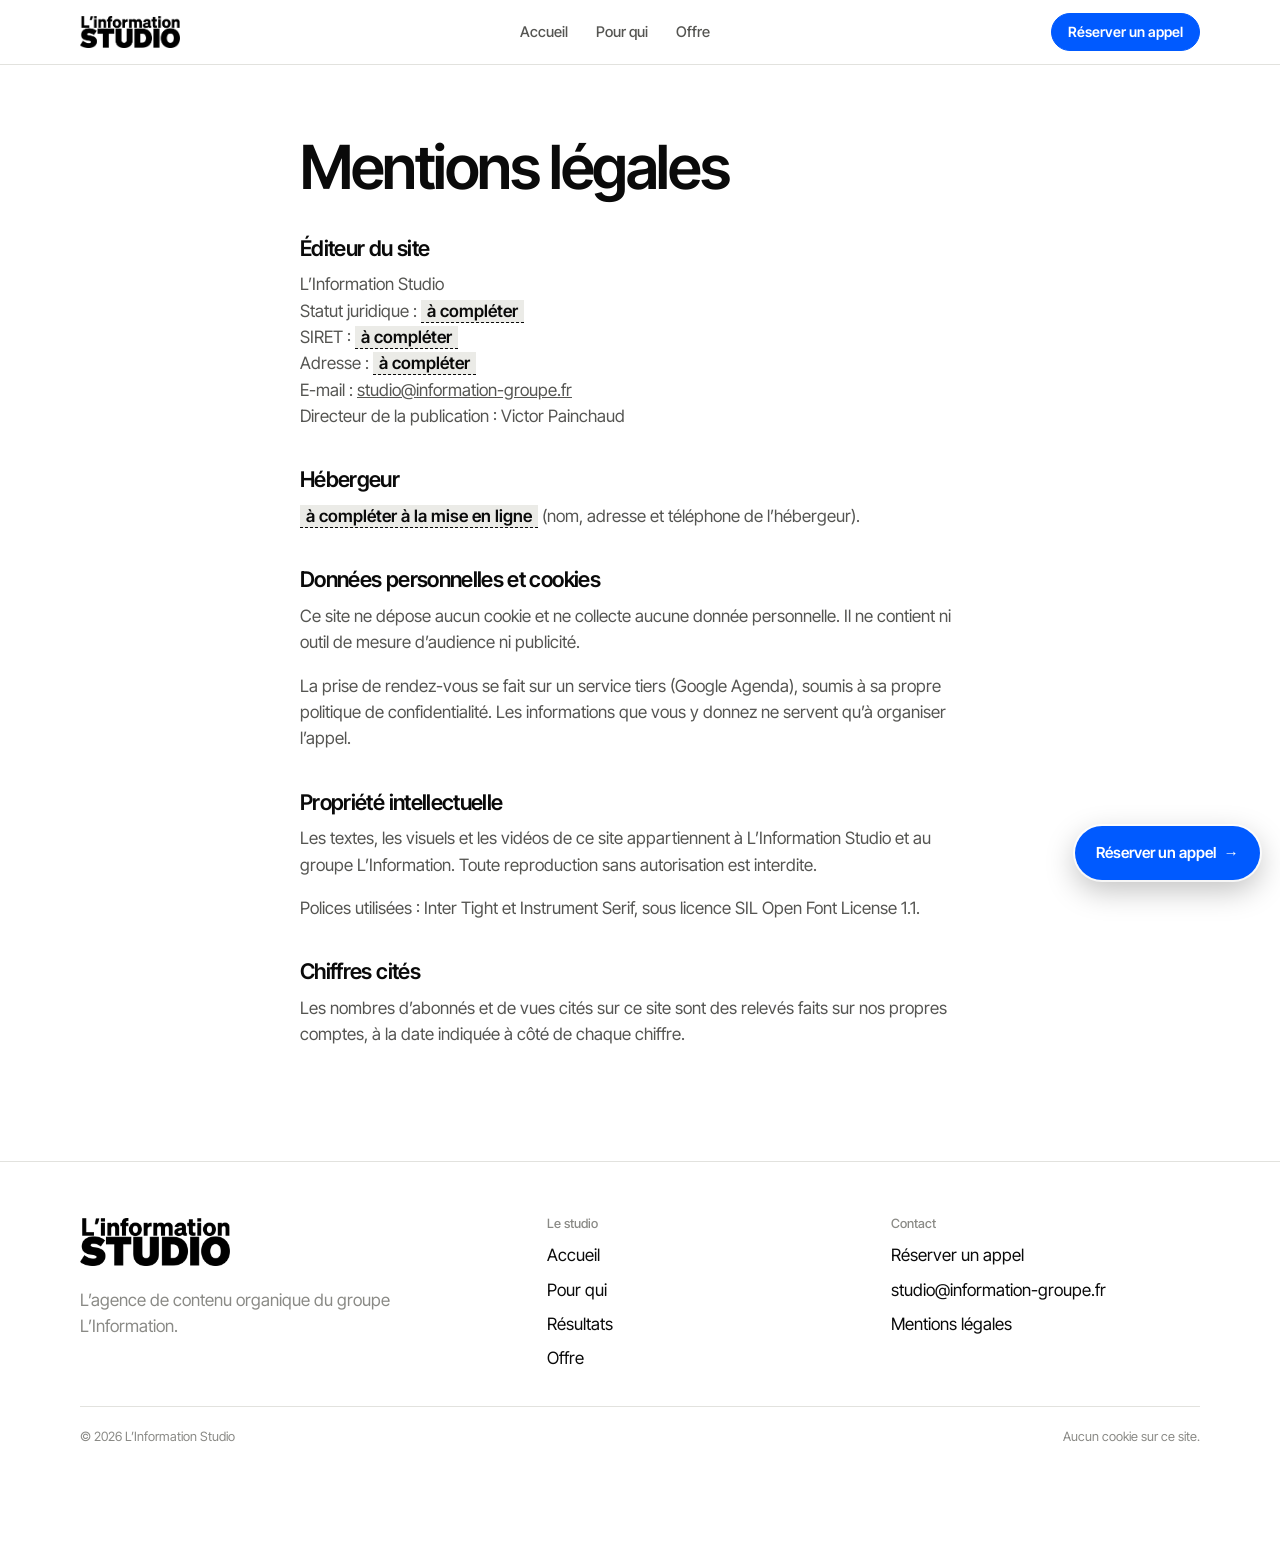
==== mentions-legales.html @ b2f8e1bd "Mise en ligne du 11/11/2026 à 16:15" ====
<!doctype html>
<html lang="fr">
<head>
  <meta charset="utf-8">
  <meta name="viewport" content="width=device-width, initial-scale=1">
  <title>Mentions légales — L’Information Studio</title>
  <meta name="description" content="Mentions légales du site de L’Information Studio.">
  <meta name="robots" content="noindex">
  <meta name="theme-color" content="#ffffff">
  <meta property="og:type" content="website">
  <meta property="og:locale" content="fr_FR">
  <meta property="og:site_name" content="L’Information Studio">
  <meta property="og:title" content="Mentions légales">
  <meta property="og:description" content="L’Information Studio">
  <meta property="og:image" content="https://victor21270.github.io/information-studio/assets/apercu.png">
  <meta property="og:image:width" content="1200">
  <meta property="og:image:height" content="630">
  <meta name="twitter:card" content="summary_large_image">
  <link rel="icon" href="assets/favicon.png" type="image/png">
  <link rel="apple-touch-icon" href="assets/apple-touch-icon.png">
  <link rel="preload" href="assets/fonts/inter-tight-latin-600-normal.woff2" as="font" type="font/woff2" crossorigin>
  <link rel="stylesheet" href="style.css?v=0a76115e">
  <script src="script.js?v=7c178f80" defer></script>
</head>
<body>
  <a class="lien-evitement" href="#contenu">Aller au contenu</a>
  <header class="menu">
    <div class="page menu-in">
      <a class="logo" href="index.html" aria-label="L’Information Studio, accueil">
        <img src="assets/logo-studio.png" alt="L’Information Studio" width="100" height="32">
      </a>
      <nav class="nav" aria-label="Sections de la page">
        <a href="index.html">Accueil</a>
        <a href="index.html#pour-qui">Pour qui</a>
        <a href="index.html#offre">Offre</a>
      </nav>
      <a class="btn btn-petit" href="https://calendar.app.google/RDV-A-COMPLETER">Réserver un appel</a>
    </div>
  </header>
  <main class="page texte-long" id="contenu">
    <h1>Mentions légales</h1>
    <h2>Éditeur du site</h2>
    <p>L’Information Studio<br>
      Statut juridique&nbsp;: <span class="a-completer">à compléter</span><br>
      SIRET&nbsp;: <span class="a-completer">à compléter</span><br>
      Adresse&nbsp;: <span class="a-completer">à compléter</span><br>
      E-mail&nbsp;: <a href="mailto:studio@information-groupe.fr">studio@information-groupe.fr</a><br>
      Directeur de la publication&nbsp;: Victor Painchaud</p>
    <h2>Hébergeur</h2>
    <p><span class="a-completer">à compléter à la mise en ligne</span> (nom, adresse et téléphone de l’hébergeur).</p>
    <h2>Données personnelles et cookies</h2>
    <p>Ce site ne dépose aucun cookie et ne collecte aucune donnée personnelle. Il ne contient ni outil de mesure d’audience ni publicité.</p>
    <p>La prise de rendez-vous se fait sur un service tiers (Google Agenda), soumis à sa propre politique de confidentialité. Les informations que vous y donnez ne servent qu’à organiser l’appel.</p>
    <h2>Propriété intellectuelle</h2>
    <p>Les textes, les visuels et les vidéos de ce site appartiennent à L’Information Studio et au groupe L’Information. Toute reproduction sans autorisation est interdite.</p>
    <p>Polices utilisées&nbsp;: Inter Tight et Instrument Serif, sous licence SIL Open Font License 1.1.</p>
    <h2>Chiffres cités</h2>
    <p>Les nombres d’abonnés et de vues cités sur ce site sont des relevés faits sur nos propres comptes, à la date indiquée à côté de chaque chiffre.</p>
  </main>

  <footer class="pied">
    <div class="page">
      <div>
        <a class="logo" href="index.html" aria-label="L’Information Studio, accueil">
        <img src="assets/logo-studio.png" alt="L’Information Studio" width="100" height="32">
      </a>
        <p>L’agence de contenu organique du groupe L’Information.</p>
      </div>
      <div>
        <h4>Le studio</h4>
        <ul>
          <li><a href="index.html">Accueil</a></li>
          <li><a href="index.html#pour-qui">Pour qui</a></li>
          <li><a href="index.html#resultats">Résultats</a></li>
          <li><a href="index.html#offre">Offre</a></li>
        </ul>
      </div>
      <div>
        <h4>Contact</h4>
        <ul>
          <li><a href="https://calendar.app.google/RDV-A-COMPLETER">Réserver un appel</a></li>
          <!-- Adresse proposée, à créer chez OVH avant la mise en ligne -->
          <li><a href="mailto:studio@information-groupe.fr">studio@information-groupe.fr</a></li>
          <li><a href="mentions-legales.html">Mentions légales</a></li>
        </ul>
      </div>
      <div class="bas">
        <span>© 2026 L’Information Studio</span>
        <span>Aucun cookie sur ce site.</span>
      </div>
    </div>
  </footer>
  <a class="flottant" href="https://calendar.app.google/RDV-A-COMPLETER">Réserver un appel <span aria-hidden="true">→</span></a>
</body>
</html>
---- style.css ----
/* L'Information Studio — feuille de style, version 4 (09/11 au soir)
   Retour de Victor : « un peu trop complexe », revenir à la mécanique d'agenceshort, sur un site noir et blanc.
   Donc : fond blanc, texte noir, deux bandes noires, aucune couleur, aucun effet qui tourne.
   Léger avant tout : pas de filtre, pas de flou, pas de mélange de couleurs, pas d'animation en boucle.
   Polices hébergées sur le site : Inter Tight (OFL), Instrument Serif (OFL).
   11/11 : Victor trouve le noir et blanc « trop simple, trop sobre ». Il choisit le violet, puis le même jour le
   bleu électrique (« on va faire ça plutôt »). Une seule couleur,
   en aplat (aucun dégradé, aucun effet) : elle se change ici, dans --accent, --accent-fonce et --accent-clair.
   Le premier bleu (#1F3DFF) contenait du rouge : à l'écran, Victor le voyait encore violet. Celui-ci n'en a pas.
   Contrastes vérifiés : blanc sur --accent 5,4 ; --accent sur blanc 5,4 ; --accent-clair sur noir 9,9. */

@font-face { font-family: "Inter Tight"; src: url("assets/fonts/inter-tight-latin-400-normal.woff2") format("woff2"); font-weight: 400; font-display: swap; }
@font-face { font-family: "Inter Tight"; src: url("assets/fonts/inter-tight-latin-500-normal.woff2") format("woff2"); font-weight: 500; font-display: swap; }
@font-face { font-family: "Inter Tight"; src: url("assets/fonts/inter-tight-latin-600-normal.woff2") format("woff2"); font-weight: 600; font-display: swap; }
@font-face { font-family: "Inter Tight"; src: url("assets/fonts/inter-tight-latin-700-normal.woff2") format("woff2"); font-weight: 700; font-display: swap; }
@font-face { font-family: "Inter Tight"; src: url("assets/fonts/inter-tight-latin-800-normal.woff2") format("woff2"); font-weight: 800; font-display: swap; }
@font-face { font-family: "Instrument Serif"; src: url("assets/fonts/instrument-serif-italique.woff2") format("woff2"); font-weight: 400; font-style: italic; font-display: swap; }

:root {
  --noir: #0A0A0A;
  --blanc: #FFFFFF;
  --fond-gris: #F4F4F2;
  --texte-2: #555552;
  --gris: #8A8A86;
  --trait: #E2E2DE;
  --accent: #005AFF;        /* le bleu électrique : mots en italique, boutons, bande des chiffres, offre Premium */
  --accent-fonce: #0047CC;  /* au survol des boutons */
  --accent-clair: #8FB8FF;  /* le même bleu, lisible sur les fonds noirs */
  --page: 1200px;
  --gouttiere: clamp(16px, 4vw, 40px);
  --sans: "Inter Tight", "Helvetica Neue", Arial, sans-serif;
  --serif: "Instrument Serif", Georgia, "Times New Roman", serif;
  color-scheme: light;
}

*, *::before, *::after { box-sizing: border-box; }
html { -webkit-text-size-adjust: 100%; scroll-behavior: smooth; scroll-padding-top: 80px; }
body { margin: 0; background: var(--blanc); color: var(--noir); font-family: var(--sans); font-size: 17px; line-height: 1.55; -webkit-font-smoothing: antialiased; overflow-x: clip; }
img, video { display: block; max-width: 100%; }
a { color: inherit; }
p { margin: 0 0 1em; }
h1, h2, h3, h4 { margin: 0; font-weight: 600; letter-spacing: -0.04em; line-height: 1; }
em { font-family: var(--serif); font-style: italic; font-weight: 400; letter-spacing: -0.01em; font-size: 1.08em; color: var(--accent); }
.noir em, .pack em, .appel em, .client-zero em { color: var(--accent-clair); }
.bande-accent em { color: inherit; }
ul, ol { margin: 0; padding: 0; list-style: none; }
::selection { background: var(--accent); color: var(--blanc); }
:focus-visible { outline: 2px solid var(--accent); outline-offset: 3px; }
.page { width: 100%; max-width: var(--page); margin-inline: auto; padding-inline: var(--gouttiere); }
.centre { text-align: center; }
.lien-evitement { position: absolute; left: -999px; top: 8px; z-index: 200; background: var(--noir); color: var(--blanc); padding: 10px 14px; }
.lien-evitement:focus { left: 8px; }

/* ---------- Boutons : pilule bleue, blanche sur la bande bleue ---------- */
.btn { display: inline-flex; align-items: center; gap: .55em; padding: 1em 1.6em; border-radius: 999px; background: var(--accent); color: var(--blanc); border: 1px solid var(--accent); font-weight: 600; font-size: 1rem; line-height: 1; text-decoration: none; white-space: nowrap; transition: background .2s ease, color .2s ease; }
.btn:hover { background: var(--accent-fonce); border-color: var(--accent-fonce); }
.btn-petit { padding: .75em 1.15em; font-size: .88rem; }
.btn-blanc { background: var(--blanc); color: var(--noir); border-color: var(--blanc); }
.btn-blanc:hover { background: transparent; color: var(--blanc); }

/* ---------- Menu ---------- */
.menu { position: sticky; top: 0; z-index: 50; background: var(--blanc); border-bottom: 1px solid var(--trait); }
.menu-in { display: flex; align-items: center; justify-content: space-between; gap: 24px; height: 64px; }
.logo { display: inline-flex; flex: none; text-decoration: none; }
.logo img { display: block; height: 32px; width: auto; }
.nav { display: none; gap: 28px; font-size: .92rem; font-weight: 500; }
.nav a { text-decoration: none; color: var(--texte-2); }
.nav a:hover { color: var(--accent); }
@media (min-width: 860px) { .nav { display: flex; } }

/* ---------- Titres de section ---------- */
.section { padding-block: clamp(72px, 9vw, 120px); }
.gris-fond { background: var(--fond-gris); }
.titre { text-align: center; max-width: 820px; margin: 0 auto clamp(40px, 5vw, 64px); }
.titre h2 { font-size: clamp(2.1rem, 5vw, 3.8rem); }
.titre-sous { margin: 18px auto 0; max-width: 56ch; color: var(--texte-2); font-size: 1.08rem; }
.tag { display: inline-block; font-size: .78rem; font-weight: 600; letter-spacing: .04em; text-transform: uppercase; color: var(--gris); }
.source { display: block; font-size: .78rem; color: var(--gris); }
.lien { font-weight: 600; text-decoration: none; border-bottom: 1px solid currentColor; padding-bottom: 1px; color: var(--accent); }
.noir .lien, .client-zero .lien { color: var(--accent-clair); }

/* ---------- La une ---------- */
.une { text-align: center; padding-block: clamp(64px, 10vw, 130px) clamp(56px, 8vw, 96px); }
.etiquette { display: inline-flex; align-items: center; gap: 10px; margin-bottom: 28px; padding: 7px 14px; border: 1px solid var(--trait); border-radius: 999px; font-size: .86rem; font-weight: 500; }
.etiquette::before { content: ""; width: 7px; height: 7px; border-radius: 50%; background: var(--accent); }
.une h1 { font-size: clamp(2.8rem, 8.4vw, 6.8rem); letter-spacing: -0.055em; line-height: .95; }
.sous { max-width: 40ch; margin: 28px auto 36px; font-size: clamp(1.08rem, 1.8vw, 1.3rem); color: var(--texte-2); line-height: 1.45; }
.garanties { display: flex; flex-wrap: wrap; justify-content: center; gap: 8px 22px; margin-top: 22px; font-size: .9rem; font-weight: 500; color: var(--texte-2); }
.garanties li::before, .coches li::before { content: "✓"; margin-right: 7px; font-weight: 700; color: var(--accent); }

/* ---------- La bande des médias ---------- */
.bande { border-block: 1px solid var(--trait); padding-block: 26px; }
.bande-in { display: flex; flex-wrap: wrap; align-items: center; justify-content: center; gap: 10px 34px; }
.bande p { margin: 0; font-size: .86rem; color: var(--gris); }
.bande ul { display: flex; flex-wrap: wrap; justify-content: center; gap: 8px 30px; font-weight: 700; font-size: 1.05rem; letter-spacing: -0.02em; }
.bande a { text-decoration: none; }
.bande a:hover { text-decoration: underline; }

/* ---------- Bande noire (défilé, exemple médecins) ---------- */
.noir { background: var(--noir); color: var(--blanc); padding-block: clamp(72px, 9vw, 120px); }
.noir .titre-sous { color: #A3A39E; }

/* ---------- Le défilé : deux rangées de même hauteur qui glissent de droite à gauche ----------
   Seul « transform » bouge (calculé par la carte graphique, sans repeindre la page).
   L'animation ne tourne que quand la bande est à l'écran (script.js pose la classe .en-vue),
   et s'arrête sous la souris pour qu'on puisse regarder une vignette. Toute la bande tient dans un écran. */
.defile-zone { padding-block: clamp(56px, 6vw, 80px); }
.defile { display: grid; gap: 12px; margin: 4px 0 32px; overflow: hidden; }
.rang { overflow: hidden; }
.piste { display: flex; width: max-content; animation: defile var(--duree, 90s) linear infinite paused; will-change: transform; }
.defile-zone.en-vue .piste { animation-play-state: running; }
.defile-zone.en-vue .defile:hover .piste { animation-play-state: paused; }
@keyframes defile { to { transform: translateX(-50%); } }
.vignette { position: relative; flex: none; margin-right: 12px; border-radius: 9px; overflow: hidden; background: #1A1A1A; }
.vignette img { display: block; width: 100%; height: auto; }
.vignette.reel { width: 107px; }
.vignette.carrousel { width: 152px; }
.vignette::after { position: absolute; right: 6px; bottom: 6px; padding: 3px 5px; border-radius: 999px; background: rgba(0, 0, 0, .6); color: var(--blanc); font-size: .58rem; line-height: 1; }
.vignette.reel::after { content: "▶"; }
.vignette.carrousel::after { content: "•••"; letter-spacing: 1px; }
@media (max-width: 640px) {
  .defile { gap: 10px; }
  .vignette { margin-right: 10px; }
  .vignette.reel { width: 84px; }
  .vignette.carrousel { width: 120px; }
}
@media (prefers-reduced-motion: reduce) { .piste { animation: none; } .rang { overflow-x: auto; } }

/* ---------- Les chiffres ---------- */
.chiffres { display: grid; gap: 14px; margin-bottom: 40px; }
@media (min-width: 820px) { .chiffres { grid-auto-flow: column; grid-auto-columns: 1fr; gap: 18px; } }
.case { position: relative; border: 1px solid var(--trait); border-radius: 16px; padding: 46px 26px 28px; }
.case .n { font-size: clamp(2.8rem, 5vw, 4rem); font-weight: 600; letter-spacing: -0.06em; line-height: 1; font-variant-numeric: tabular-nums; }
.case .n small { position: absolute; top: 22px; left: 26px; font-size: .8rem; font-weight: 500; letter-spacing: 0; color: var(--gris); }
.case p { margin: 12px 0 10px; font-size: 1.05rem; line-height: 1.35; }
/* La bande de couleur (11/11) : « En un an. », puis les deux chiffres d'accroche en grand, en blanc sur un aplat bleu */
.section.bande-accent { background: var(--accent); color: var(--blanc); }
.bande-accent .case { border-color: rgba(255, 255, 255, .38); padding-top: 52px; }
.bande-accent .case .n { font-size: clamp(3.6rem, 7.4vw, 5.8rem); }
.bande-accent .case .n small, .bande-accent .source { color: rgba(255, 255, 255, .92); }
.bande-accent .case p { font-size: 1.15rem; }

/* ---------- Est-ce que ça marche vraiment ? ---------- */
.cartes { display: grid; gap: 14px; }
@media (min-width: 900px) { .cartes { grid-template-columns: repeat(3, 1fr); gap: 18px; } }
/* « Pour qui ? » (10/11) : deux cartes, les marques et le personal branding */
@media (min-width: 760px) { .cartes.deux { grid-template-columns: repeat(2, 1fr); gap: 18px; } }
.carte { background: var(--blanc); border-radius: 16px; padding: 28px 26px; display: flex; flex-direction: column; gap: 10px; align-items: flex-start; }
.carte h3 { font-size: 1.3rem; overflow-wrap: anywhere; }
.carte p { margin: 0; font-size: 1.05rem; color: var(--texte-2); }
.carte .gros { display: block; margin-bottom: 4px; font-size: clamp(2.4rem, 4vw, 3.2rem); font-weight: 600; letter-spacing: -0.06em; line-height: 1; color: var(--noir); font-variant-numeric: tabular-nums; }
.carte .lien { margin-top: 6px; }
.carte .tag { color: var(--accent); }
.client-zero .tag { color: var(--accent-clair); }
.client-zero { margin-top: 18px; background: var(--noir); color: var(--blanc); border-radius: 16px; padding: 30px 26px; display: grid; gap: 10px; justify-items: start; }
.client-zero h3 { font-size: clamp(1.6rem, 3vw, 2.3rem); }
.client-zero p { margin: 0; color: #C9C9C4; max-width: 62ch; }

/* ---------- Faite pour vous si… ---------- */
.situations { display: grid; gap: 14px; }
@media (min-width: 900px) { .situations { grid-template-columns: repeat(3, 1fr); gap: 18px; } }
.situation { border: 1px solid var(--trait); border-radius: 16px; padding: 28px 26px; }
.situation h3 { font-size: 1.4rem; letter-spacing: -0.035em; line-height: 1.15; margin-bottom: 14px; }
.situation p { margin: 0; color: var(--texte-2); }
.situation b { color: var(--accent); }

/* ---------- La méthode ---------- */
.etapes { display: grid; gap: 14px; counter-reset: none; }
@media (min-width: 700px) { .etapes { grid-template-columns: repeat(2, 1fr); } }
@media (min-width: 1080px) { .etapes { grid-template-columns: repeat(5, 1fr); } }
.etapes li { background: var(--blanc); border-radius: 16px; padding: 24px 22px; }
.etapes .num { display: block; font-size: 2.4rem; font-weight: 600; letter-spacing: -0.06em; line-height: 1; margin-bottom: 18px; color: var(--accent); }
.etapes h3 { font-size: 1.2rem; letter-spacing: -0.03em; margin-bottom: 8px; }
.etapes p { margin: 0; font-size: .95rem; color: var(--texte-2); }
@media (max-width: 699px) { .etapes li { display: grid; grid-template-columns: 52px 1fr; padding: 20px 18px; } .etapes .num { grid-row: span 2; font-size: 1.7rem; margin: 0; } }

/* ---------- Ce qui est inclus (le « pack ») ---------- */
.pack { max-width: 880px; margin-inline: auto; background: var(--noir); color: var(--blanc); border-radius: 22px; padding: clamp(26px, 4vw, 48px); }
.offres { display: grid; gap: 12px; }
@media (min-width: 680px) { .offres { grid-template-columns: 1fr 1fr; } }
.offre { border: 1px solid rgba(255,255,255,.18); border-radius: 14px; padding: 22px; }
.offre .tag { color: #A3A39E; }
/* Premium (11/11) : la carte en bleu plein, à côté de Standard simplement bordée */
.offre.premium { background: var(--accent); border-color: var(--accent); }
.offre.premium .tag, .offre.premium .o-r { color: rgba(255, 255, 255, .92); }
.o-n { margin-top: 10px; font-size: clamp(1.5rem, 3vw, 2rem); font-weight: 600; letter-spacing: -0.045em; line-height: 1.05; }
.o-r { display: block; margin-top: 4px; color: #A3A39E; }
.pack-titre { margin: 30px 0 14px; font-weight: 600; }
.coches { display: grid; gap: 10px 28px; }
@media (min-width: 680px) { .coches { grid-template-columns: 1fr 1fr; } }
.coches li::before { color: var(--accent-clair); }
.pack-bas { display: flex; flex-wrap: wrap; align-items: center; justify-content: space-between; gap: 18px 28px; margin-top: 32px; padding-top: 26px; border-top: 1px solid rgba(255,255,255,.18); }
.pack-bas p { margin: 0; color: #C9C9C4; max-width: 44ch; }
.pack-bas b { color: var(--blanc); }

/* ---------- Pourquoi nous ---------- */
.pourquoi { display: grid; gap: 28px; }
@media (min-width: 860px) { .pourquoi { grid-template-columns: repeat(3, 1fr); gap: 36px; } }
/* Quatre raisons (11/11, avec le suivi) : deux colonnes, puis quatre sur grand écran */
@media (min-width: 620px) { .pourquoi.quatre { grid-template-columns: repeat(2, 1fr); gap: 32px; } }
@media (min-width: 1040px) { .pourquoi.quatre { grid-template-columns: repeat(4, 1fr); gap: 28px; } }
.pourquoi > div { border-top: 2px solid var(--accent); padding-top: 20px; }
.pourquoi h3 { font-size: 1.4rem; letter-spacing: -0.035em; line-height: 1.15; margin-bottom: 10px; }
.pourquoi p { margin: 0; color: var(--texte-2); }

/* ---------- Questions ---------- */
.faq { max-width: 820px; margin-inline: auto; border-top: 1px solid var(--trait); }
.faq details { border-bottom: 1px solid var(--trait); }
.faq summary { list-style: none; cursor: pointer; position: relative; padding: 22px 44px 22px 0; font-size: 1.15rem; font-weight: 600; letter-spacing: -0.02em; }
.faq summary::-webkit-details-marker { display: none; }
.faq summary::after { content: "+"; position: absolute; right: 4px; top: 50%; transform: translateY(-50%); font-size: 1.5rem; font-weight: 400; color: var(--accent); }
.faq details[open] summary::after { content: "−"; }
.faq details p { margin: 0; padding: 0 0 22px; color: var(--texte-2); max-width: 64ch; }

/* ---------- Médecins : l'exemple de carrousel et le cadre ---------- */
.exemple { display: grid; gap: 60px; align-items: center; }
@media (min-width: 940px) { .exemple { grid-template-columns: 1.1fr .9fr; } }
.exemple .titre { text-align: left; margin: 0 0 32px; }
.exemple .titre-sous { margin-left: 0; }
.pile { position: relative; width: min(340px, 74vw); aspect-ratio: 4 / 5; justify-self: center; margin-bottom: 20px; }
.diapo { position: absolute; inset: 0; border-radius: 6px; background: var(--blanc); color: var(--noir); padding: 24px 22px; display: flex; flex-direction: column; overflow: hidden; }
.diapo:nth-child(1) { transform: rotate(-7deg) translate(-28px, 14px); background: #2A2A2A; }
.diapo:nth-child(2) { transform: rotate(-2.5deg) translate(-12px, 6px); background: #BDBDB8; }
.diapo:nth-child(3) { transform: rotate(2.5deg); }
.d-haut, .d-bas { display: flex; justify-content: space-between; font-size: .64rem; font-weight: 600; letter-spacing: .1em; text-transform: uppercase; }
.d-bas { font-size: .72rem; letter-spacing: 0; text-transform: none; }
.d-bas span:last-child { font-weight: 400; color: var(--texte-2); }
.d-titre { margin-top: 16px; font-family: var(--serif); font-style: italic; font-size: 2.1rem; line-height: .98; }
.d-titre b { font-family: var(--sans); font-style: normal; font-weight: 600; letter-spacing: -0.04em; font-size: .86em; }
.d-schema { position: relative; flex: 1; margin: 14px 0 12px; background: radial-gradient(58% 58% at 50% 55%, #D9D9D5 0%, #EDEDEA 60%, transparent 61%); }
.d-schema::after { content: ""; position: absolute; left: 50%; top: 18%; bottom: 18%; width: 22%; transform: translateX(-50%); border-radius: 40% 40% 46% 46%; border: 3px solid var(--noir); }
.cadre { display: grid; gap: 30px; align-items: start; }
@media (min-width: 900px) { .cadre { grid-template-columns: 1fr 1fr; gap: 60px; } .cadre .titre { text-align: left; margin: 0; } }
.cadre-liste { border-top: 1px solid var(--trait); }
.cadre-liste li { padding: 16px 0 16px 28px; border-bottom: 1px solid var(--trait); position: relative; }
.cadre-liste li::before { content: "✓"; position: absolute; left: 0; font-weight: 700; }
.petit { margin: 14px 0 0; font-size: .8rem; color: var(--gris); }

/* ---------- Le dernier appel, sur la photo de la foule (image fixe, aucun effet) ---------- */
.appel { position: relative; overflow: hidden; background: var(--noir); color: var(--blanc); text-align: center; }
.appel-photo { position: absolute; inset: 0; width: 100%; height: 100%; object-fit: cover; object-position: 50% 62%; opacity: .45; }
.appel::before { content: ""; position: absolute; inset: 0; background: radial-gradient(60% 55% at 50% 50%, rgba(10,10,10,.82), rgba(10,10,10,.35) 100%); }
.appel-in { position: relative; padding-block: clamp(90px, 13vw, 170px); display: grid; justify-items: center; }
.appel h2 { font-size: clamp(2.6rem, 7.4vw, 5.8rem); letter-spacing: -0.055em; }
.appel .punch { margin: 18px 0 10px; font-size: clamp(1.15rem, 2.2vw, 1.5rem); font-weight: 500; }
.appel p { color: #D2D2CD; max-width: 46ch; margin-bottom: 30px; }
.appel .punch { color: var(--blanc); }
.mention { margin-top: 14px; font-size: .84rem; color: #A3A39E; }

/* ---------- Pied de page ---------- */
.pied { padding-block: 56px 96px; border-top: 1px solid var(--trait); }
.pied .page { display: grid; gap: 34px; }
@media (min-width: 860px) { .pied .page { grid-template-columns: 1.4fr 1fr 1fr; } }
.pied .logo img { height: 48px; }
.pied p { margin: 14px 0 0; color: var(--gris); max-width: 34ch; }
.pied h4 { font-size: .8rem; font-weight: 500; letter-spacing: 0; color: var(--gris); margin-bottom: 12px; }
.pied ul { display: grid; gap: 8px; }
.pied a { text-decoration: none; } .pied a:hover { text-decoration: underline; }
.pied .bas { grid-column: 1 / -1; border-top: 1px solid var(--trait); padding-top: 20px; display: flex; flex-wrap: wrap; justify-content: space-between; gap: 12px; font-size: .8rem; color: var(--gris); }

/* ---------- Le bouton de rendez-vous toujours visible (CSS seul) ---------- */
.flottant { position: fixed; right: 20px; bottom: 20px; z-index: 60; display: inline-flex; gap: .5em; padding: 1em 1.4em; border-radius: 999px; background: var(--accent); color: var(--blanc); font-weight: 600; font-size: .95rem; text-decoration: none; box-shadow: 0 0 0 2px rgba(255,255,255,.8), 0 10px 30px rgba(0,0,0,.25); }  /* l'anneau blanc le détache de la bande bleue */
.flottant:hover { background: var(--accent-fonce); }
@media (max-width: 640px) {
  .flottant { left: 12px; right: 12px; bottom: calc(12px + env(safe-area-inset-bottom)); justify-content: center; }
  body { padding-bottom: 78px; }
}

/* ---------- Page texte (mentions légales) ---------- */
.texte-long { max-width: 760px; padding-block: 72px 96px; }
.texte-long h1 { font-size: clamp(2.4rem, 6vw, 3.8rem); margin-bottom: 36px; }
.texte-long h2 { font-size: 1.35rem; letter-spacing: -0.03em; margin: 40px 0 12px; }
.texte-long p { color: var(--texte-2); }
.a-completer { background: #EBEBE7; color: var(--noir); padding: 1px 6px; font-weight: 600; border-bottom: 1px dashed var(--noir); }

@media (prefers-reduced-motion: reduce) { html { scroll-behavior: auto; } * { transition: none !important; } }
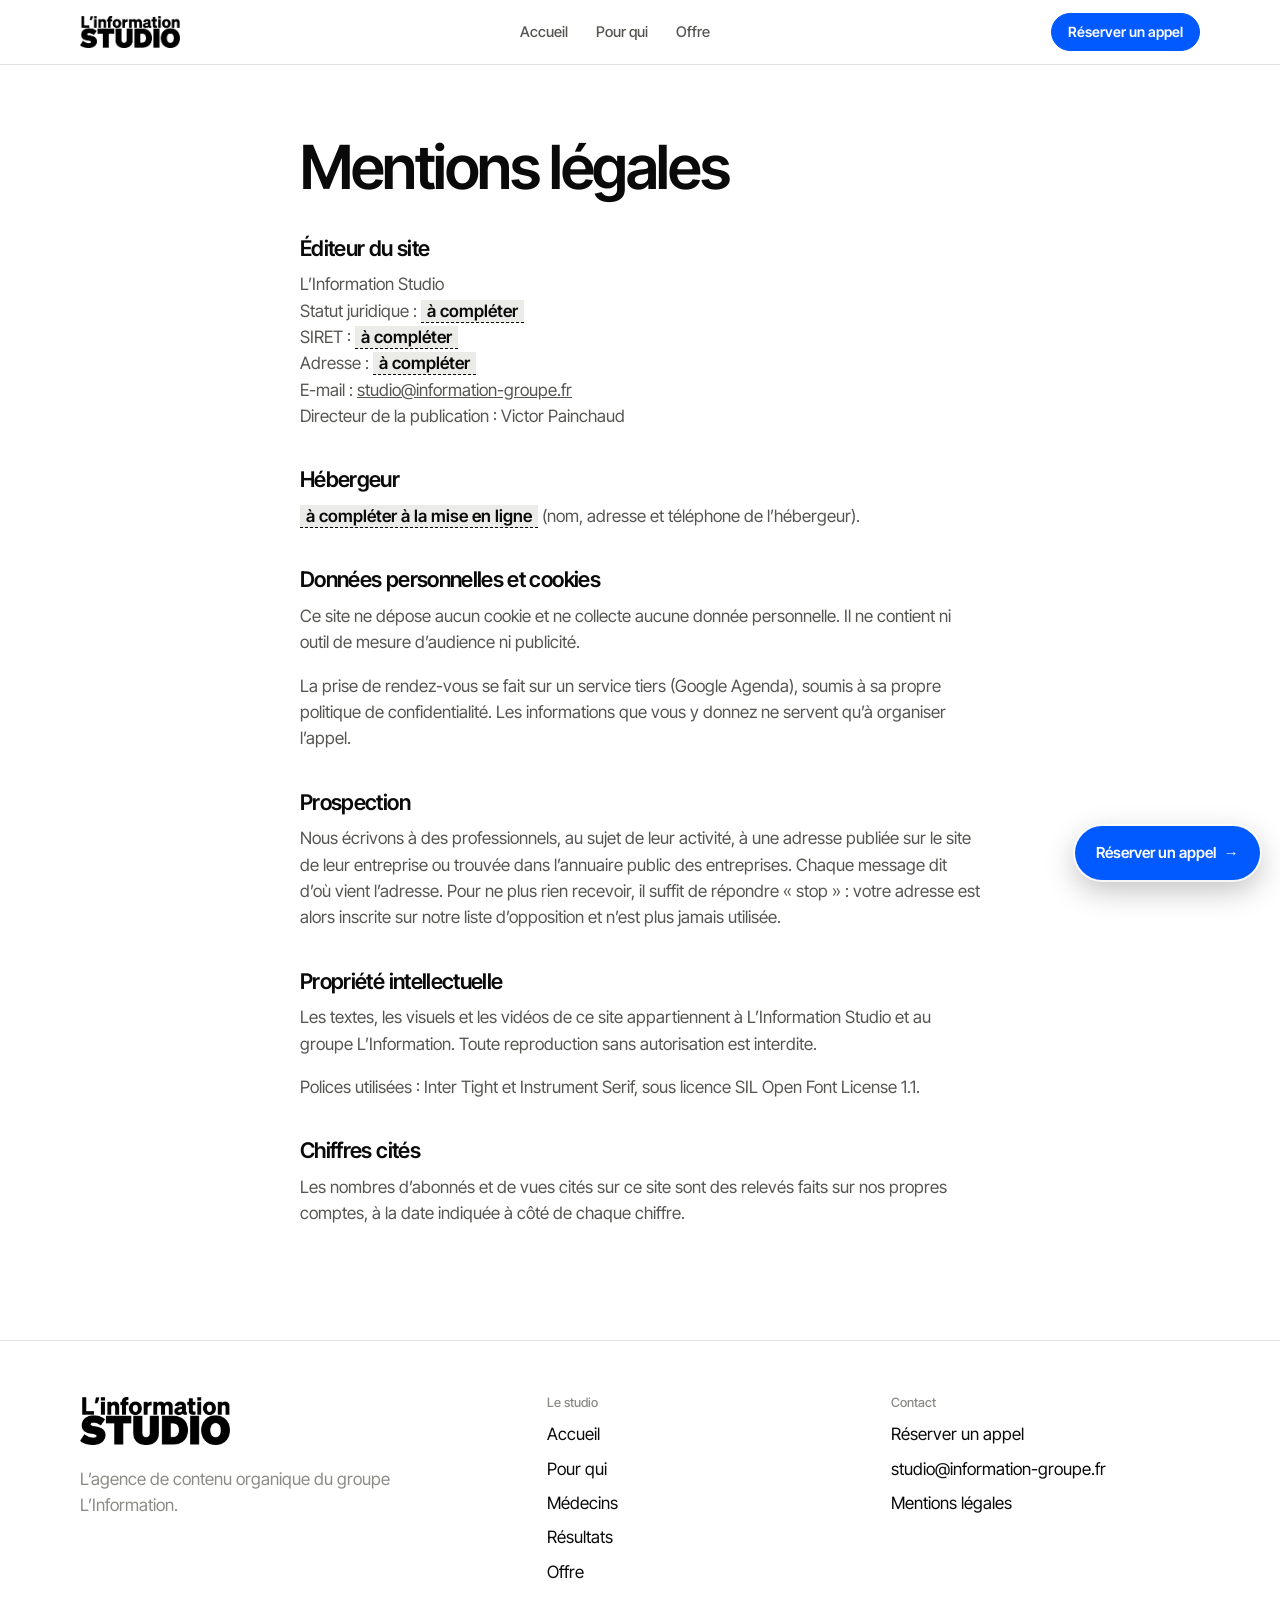
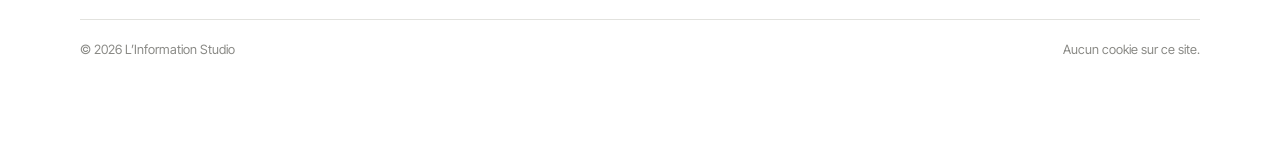
==== commit c6831195: "Mise en ligne du 28/11/2026 à 03:58" ====
--- a/mentions-legales.html
+++ b/mentions-legales.html
@@ -19,7 +19,7 @@
   <link rel="icon" href="assets/favicon.png" type="image/png">
   <link rel="apple-touch-icon" href="assets/apple-touch-icon.png">
   <link rel="preload" href="assets/fonts/inter-tight-latin-600-normal.woff2" as="font" type="font/woff2" crossorigin>
-  <link rel="stylesheet" href="style.css?v=0a76115e">
+  <link rel="stylesheet" href="style.css?v=168985af">
   <script src="script.js?v=7c178f80" defer></script>
 </head>
 <body>
@@ -51,6 +51,8 @@
     <h2>Données personnelles et cookies</h2>
     <p>Ce site ne dépose aucun cookie et ne collecte aucune donnée personnelle. Il ne contient ni outil de mesure d’audience ni publicité.</p>
     <p>La prise de rendez-vous se fait sur un service tiers (Google Agenda), soumis à sa propre politique de confidentialité. Les informations que vous y donnez ne servent qu’à organiser l’appel.</p>
+    <h2>Prospection</h2>
+    <p>Nous écrivons à des professionnels, au sujet de leur activité, à une adresse publiée sur le site de leur entreprise ou trouvée dans l’annuaire public des entreprises. Chaque message dit d’où vient l’adresse. Pour ne plus rien recevoir, il suffit de répondre «&nbsp;stop&nbsp;»&nbsp;: votre adresse est alors inscrite sur notre liste d’opposition et n’est plus jamais utilisée.</p>
     <h2>Propriété intellectuelle</h2>
     <p>Les textes, les visuels et les vidéos de ce site appartiennent à L’Information Studio et au groupe L’Information. Toute reproduction sans autorisation est interdite.</p>
     <p>Polices utilisées&nbsp;: Inter Tight et Instrument Serif, sous licence SIL Open Font License 1.1.</p>
@@ -71,6 +73,7 @@
         <ul>
           <li><a href="index.html">Accueil</a></li>
           <li><a href="index.html#pour-qui">Pour qui</a></li>
+          <li><a href="medecins.html">Médecins</a></li>
           <li><a href="index.html#resultats">Résultats</a></li>
           <li><a href="index.html#offre">Offre</a></li>
         </ul>
--- a/style.css
+++ b/style.css
@@ -41,7 +41,7 @@
 p { margin: 0 0 1em; }
 h1, h2, h3, h4 { margin: 0; font-weight: 600; letter-spacing: -0.04em; line-height: 1; }
 em { font-family: var(--serif); font-style: italic; font-weight: 400; letter-spacing: -0.01em; font-size: 1.08em; color: var(--accent); }
-.noir em, .pack em, .appel em, .client-zero em { color: var(--accent-clair); }
+.noir em, .pack em, .appel em, .client-zero em, .encart em { color: var(--accent-clair); }
 .bande-accent em { color: inherit; }
 ul, ol { margin: 0; padding: 0; list-style: none; }
 ::selection { background: var(--accent); color: var(--blanc); }
@@ -151,10 +151,10 @@
 .carte .gros { display: block; margin-bottom: 4px; font-size: clamp(2.4rem, 4vw, 3.2rem); font-weight: 600; letter-spacing: -0.06em; line-height: 1; color: var(--noir); font-variant-numeric: tabular-nums; }
 .carte .lien { margin-top: 6px; }
 .carte .tag { color: var(--accent); }
-.client-zero .tag { color: var(--accent-clair); }
-.client-zero { margin-top: 18px; background: var(--noir); color: var(--blanc); border-radius: 16px; padding: 30px 26px; display: grid; gap: 10px; justify-items: start; }
-.client-zero h3 { font-size: clamp(1.6rem, 3vw, 2.3rem); }
-.client-zero p { margin: 0; color: #C9C9C4; max-width: 62ch; }
+.client-zero .tag, .encart .tag { color: var(--accent-clair); }
+.client-zero, .encart { margin-top: 18px; background: var(--noir); color: var(--blanc); border-radius: 16px; padding: 30px 26px; display: grid; gap: 10px; justify-items: start; }
+.client-zero h3, .encart h3 { font-size: clamp(1.6rem, 3vw, 2.3rem); }
+.client-zero p, .encart p { margin: 0; color: #C9C9C4; max-width: 62ch; }
 
 /* ---------- Faite pour vous si… ---------- */
 .situations { display: grid; gap: 14px; }
@@ -230,11 +230,37 @@
 .d-schema { position: relative; flex: 1; margin: 14px 0 12px; background: radial-gradient(58% 58% at 50% 55%, #D9D9D5 0%, #EDEDEA 60%, transparent 61%); }
 .d-schema::after { content: ""; position: absolute; left: 50%; top: 18%; bottom: 18%; width: 22%; transform: translateX(-50%); border-radius: 40% 40% 46% 46%; border: 3px solid var(--noir); }
 .cadre { display: grid; gap: 30px; align-items: start; }
-@media (min-width: 900px) { .cadre { grid-template-columns: 1fr 1fr; gap: 60px; } .cadre .titre { text-align: left; margin: 0; } }
+@media (min-width: 900px) { .cadre { grid-template-columns: 1fr 1.5fr; gap: 56px; } .cadre .titre { text-align: left; margin: 0; } }
 .cadre-liste { border-top: 1px solid var(--trait); }
 .cadre-liste li { padding: 16px 0 16px 28px; border-bottom: 1px solid var(--trait); position: relative; }
 .cadre-liste li::before { content: "✓"; position: absolute; left: 0; font-weight: 700; }
 .petit { margin: 14px 0 0; font-size: .8rem; color: var(--gris); }
+
+/* ---------- Page médecins (23/11/2026) : l'exemple, la page de validation, le cadre ----------
+   Des images fixes (WebP), aucune animation, aucun effet. */
+.insecable { white-space: nowrap; }
+.ex-legende { margin: 0 0 14px; font-size: .78rem; font-weight: 600; letter-spacing: .04em; text-transform: uppercase; color: #A3A39E; }
+.ex-site { max-width: 980px; margin: 0 auto 56px; }
+.ex-site img { width: 100%; height: auto; border-radius: 12px; }
+.ex-posts { max-width: 820px; margin: 0 auto; }
+.ex-posts .rangee { display: grid; grid-template-columns: repeat(3, 1fr); gap: clamp(8px, 2vw, 18px); }
+.ex-posts img { width: 100%; height: auto; border-radius: 8px; }
+.ex-boutons { margin-top: 48px; }
+.part { display: grid; gap: 48px; align-items: center; }
+@media (min-width: 940px) { .part { grid-template-columns: 1.2fr .8fr; gap: 72px; } }
+.part .titre { text-align: left; margin: 0 0 28px; }
+.part .titre-sous { margin-left: 0; }
+.fort { margin: 26px 0 0; font-size: 1.35rem; font-weight: 600; letter-spacing: -0.03em; }
+.telephone { width: min(300px, 72vw); justify-self: center; border: 8px solid #111; border-radius: 40px; overflow: hidden; background: #0B0B0B; }
+.telephone img { width: 100%; height: auto; }
+.telephone video { width: 100%; height: auto; background: #0B0B0B; }
+.cadre .titre-sous { margin-left: 0; }
+@media (max-width: 899px) { .cadre .titre-sous { margin-left: auto; } }
+.cadre-listes { display: grid; gap: 28px; }
+@media (min-width: 640px) { .cadre-listes { grid-template-columns: 1fr 1fr; } }
+.cadre-listes h3 { font-size: .8rem; font-weight: 600; letter-spacing: .04em; text-transform: uppercase; color: var(--accent); margin-bottom: 10px; }
+.cadre-liste.jamais li::before { content: "×"; color: var(--gris); }
+.encart { margin-top: 48px; }
 
 /* ---------- Le dernier appel, sur la photo de la foule (image fixe, aucun effet) ---------- */
 .appel { position: relative; overflow: hidden; background: var(--noir); color: var(--blanc); text-align: center; }
